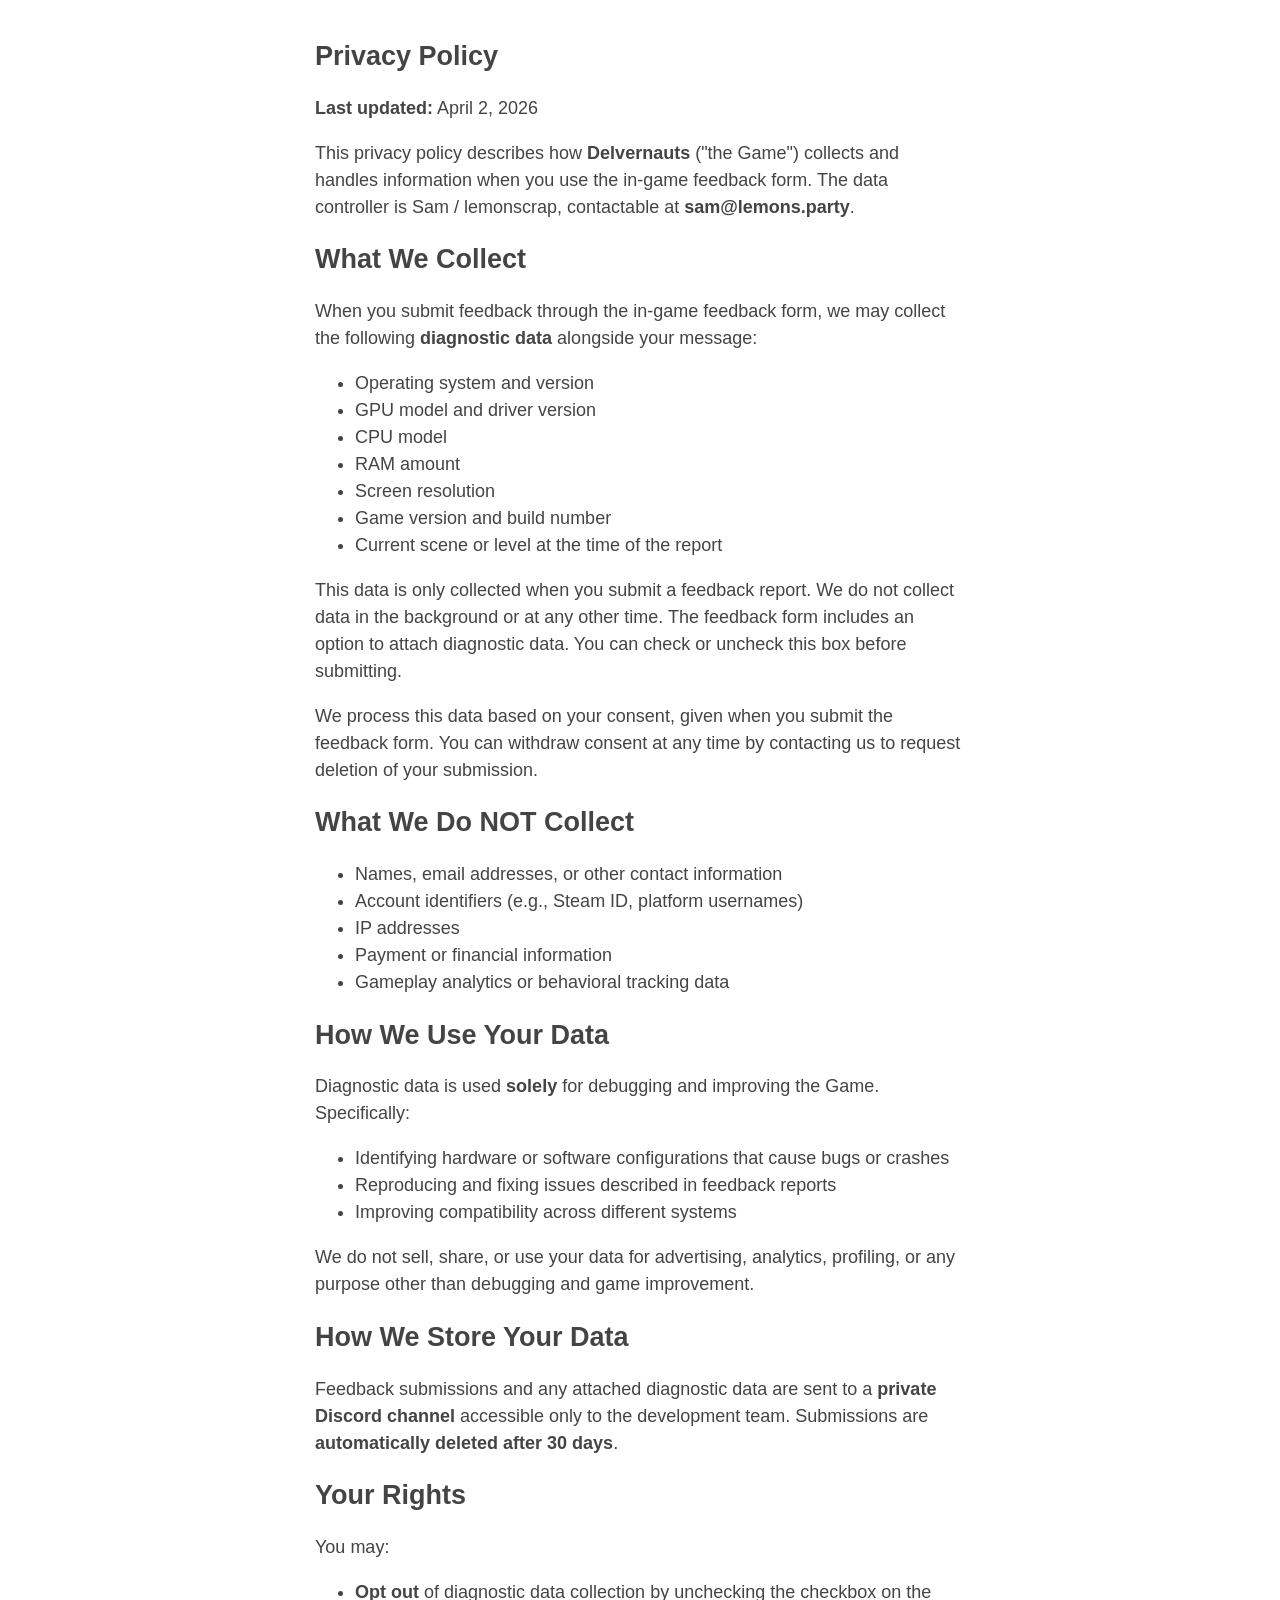
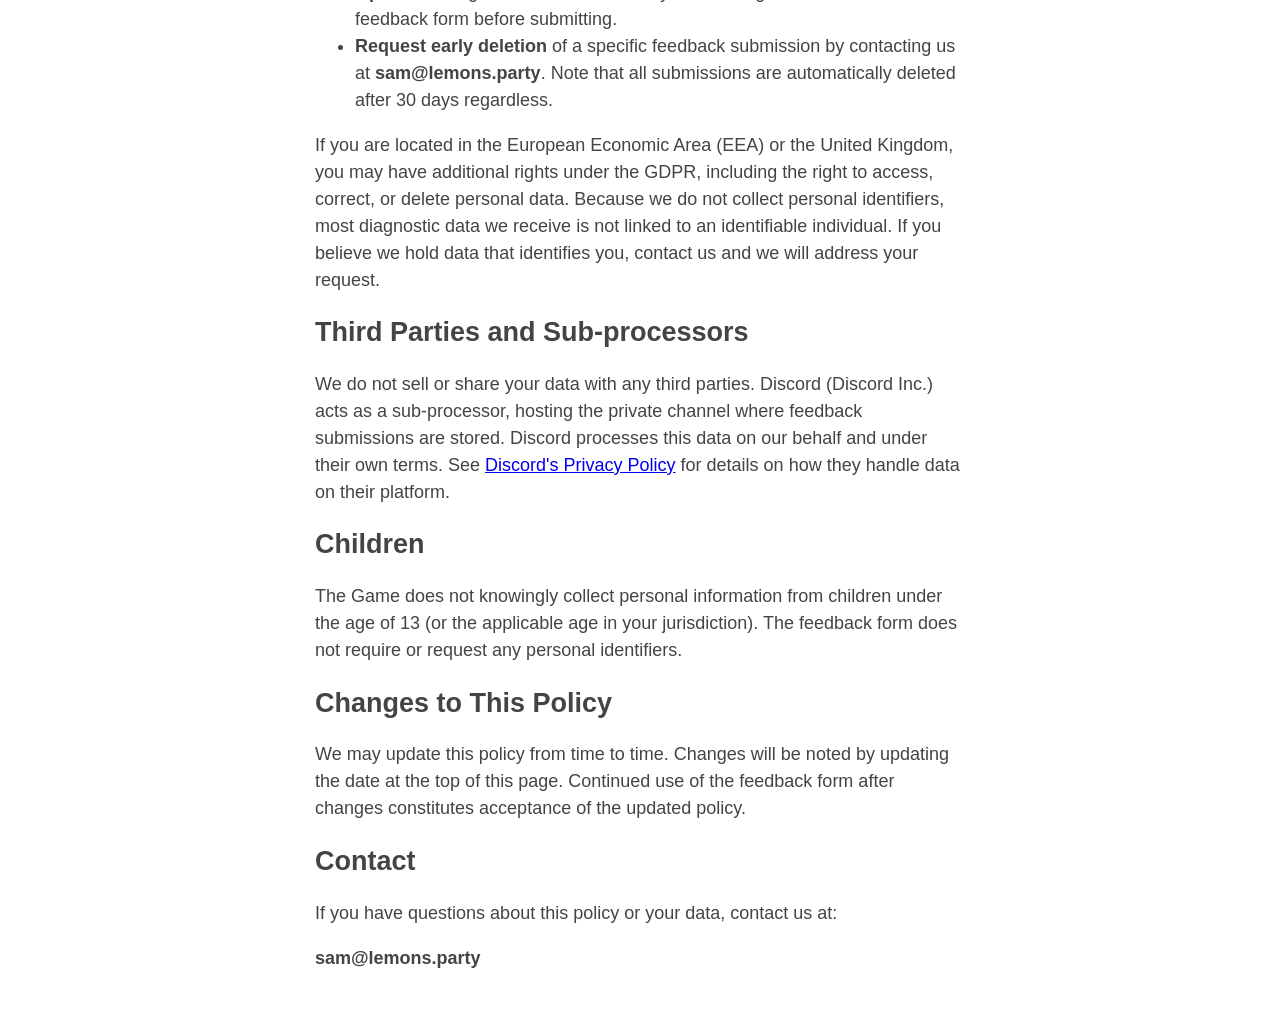
==== dd-feedback-privacy.html @ 818426b1 "dd privacy" ====
<!DOCTYPE html>
<html lang="en">
<head>
    <meta charset="utf-8">
    <meta name="viewport" content="width=device-width, initial-scale=1">
    <meta name="description" content="Privacy Policy - In-Game Feedback">
    <title>Privacy Policy - In-Game Feedback</title>

    <link rel="icon" href="data:image/svg+xml,<svg xmlns='http://www.w3.org/2000/svg' viewBox='0 0 100 100'><text y='.9em' font-size='90'>🍋</text></svg>"/>

    <link rel="stylesheet" href="style.css">
</head>

    <body>
        <article>
            <h1>Privacy Policy</h1>
            <p><strong>Last updated:</strong> April 2, 2026</p>
            <p>This privacy policy describes how <strong>Delvernauts</strong> ("the Game") collects and handles information when you use the in-game feedback form. The data controller is Sam / lemonscrap, contactable at <strong>sam@lemons.party</strong>.</p>

            <h2>What We Collect</h2>
            <p>When you submit feedback through the in-game feedback form, we may collect the following <strong>diagnostic data</strong> alongside your message:</p>
            <ul>
                <li>Operating system and version</li>
                <li>GPU model and driver version</li>
                <li>CPU model</li>
                <li>RAM amount</li>
                <li>Screen resolution</li>
                <li>Game version and build number</li>
                <li>Current scene or level at the time of the report</li>
            </ul>
            <p>This data is only collected when you submit a feedback report. We do not collect data in the background or at any other time. The feedback form includes an option to attach diagnostic data. You can check or uncheck this box before submitting.</p>
            <p>We process this data based on your consent, given when you submit the feedback form. You can withdraw consent at any time by contacting us to request deletion of your submission.</p>

            <h2>What We Do NOT Collect</h2>
            <ul>
                <li>Names, email addresses, or other contact information</li>
                <li>Account identifiers (e.g., Steam ID, platform usernames)</li>
                <li>IP addresses</li>
                <li>Payment or financial information</li>
                <li>Gameplay analytics or behavioral tracking data</li>
            </ul>

            <h2>How We Use Your Data</h2>
            <p>Diagnostic data is used <strong>solely</strong> for debugging and improving the Game. Specifically:</p>
            <ul>
                <li>Identifying hardware or software configurations that cause bugs or crashes</li>
                <li>Reproducing and fixing issues described in feedback reports</li>
                <li>Improving compatibility across different systems</li>
            </ul>
            <p>We do not sell, share, or use your data for advertising, analytics, profiling, or any purpose other than debugging and game improvement.</p>

            <h2>How We Store Your Data</h2>
            <p>Feedback submissions and any attached diagnostic data are sent to a <strong>private Discord channel</strong> accessible only to the development team. Submissions are <strong>automatically deleted after 30 days</strong>.</p>

            <h2>Your Rights</h2>
            <p>You may:</p>
            <ul>
                <li><strong>Opt out</strong> of diagnostic data collection by unchecking the checkbox on the feedback form before submitting.</li>
                <li><strong>Request early deletion</strong> of a specific feedback submission by contacting us at <strong>sam@lemons.party</strong>. Note that all submissions are automatically deleted after 30 days regardless.</li>
            </ul>
            <p>If you are located in the European Economic Area (EEA) or the United Kingdom, you may have additional rights under the GDPR, including the right to access, correct, or delete personal data. Because we do not collect personal identifiers, most diagnostic data we receive is not linked to an identifiable individual. If you believe we hold data that identifies you, contact us and we will address your request.</p>

            <h2>Third Parties and Sub-processors</h2>
            <p>We do not sell or share your data with any third parties. Discord (Discord Inc.) acts as a sub-processor, hosting the private channel where feedback submissions are stored. Discord processes this data on our behalf and under their own terms. See <a href="https://discord.com/privacy">Discord's Privacy Policy</a> for details on how they handle data on their platform.</p>

            <h2>Children</h2>
            <p>The Game does not knowingly collect personal information from children under the age of 13 (or the applicable age in your jurisdiction). The feedback form does not require or request any personal identifiers.</p>

            <h2>Changes to This Policy</h2>
            <p>We may update this policy from time to time. Changes will be noted by updating the date at the top of this page. Continued use of the feedback form after changes constitutes acceptance of the updated policy.</p>

            <h2>Contact</h2>
            <p>If you have questions about this policy or your data, contact us at:</p>
            <p><strong>sam@lemons.party</strong></p>
        </article>
    </body>

</html>
---- style.css ----
body {
    max-width: 650px;
    margin: 40px auto;
    padding: 0 10px;
    font: 18px/1.5 -apple-system, BlinkMacSystemFont, "Segoe UI", Roboto, "Helvetica Neue", Arial, "Noto Sans", sans-serif, "Apple Color Emoji", "Segoe UI Emoji", "Segoe UI Symbol", "Noto Color Emoji";
    color: #444;
}

h1, h2, h3 {
    line-height: 1.2;
}

@media (prefers-color-scheme: dark) {
    body {
        color: #c9d1d9;
        background: #0d1117;
    }
    a:link {
        color: #58a6ff;
    }
    a:visited {
        color: #8e96f0;
    }
}
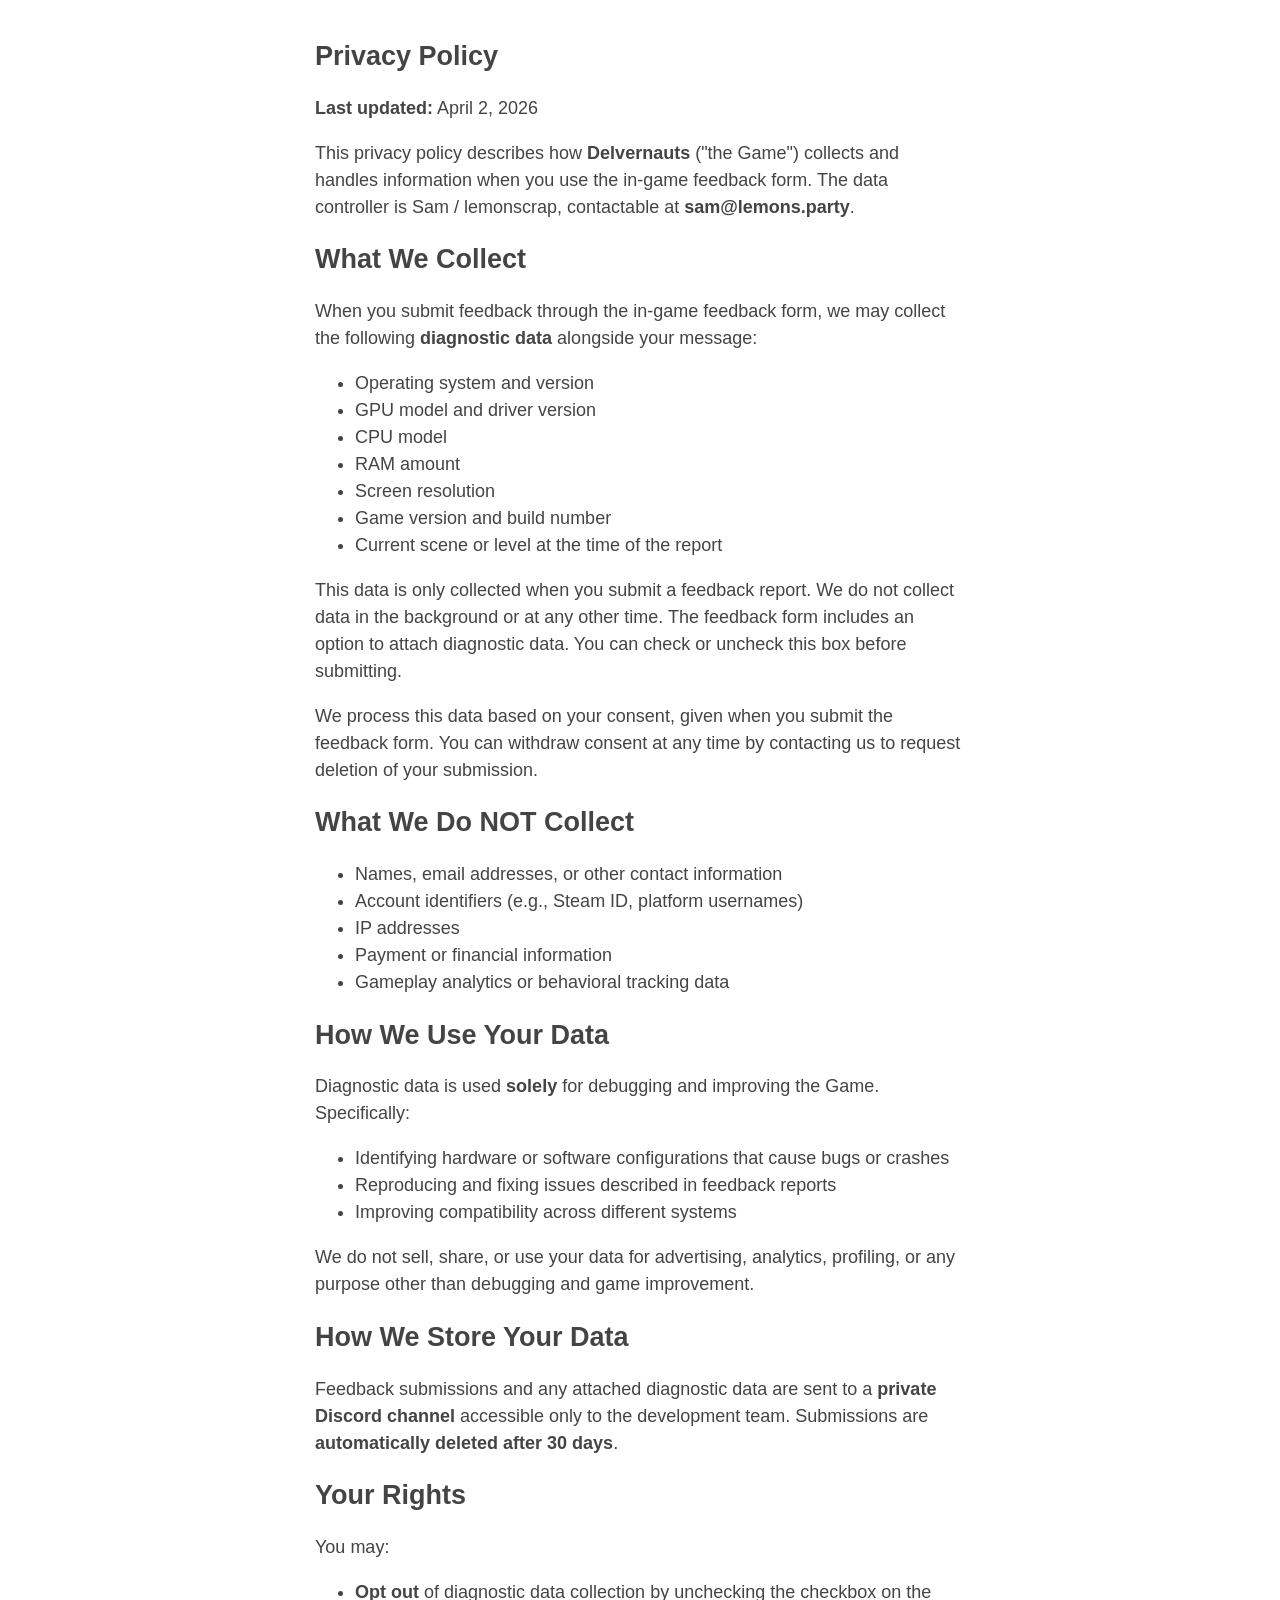
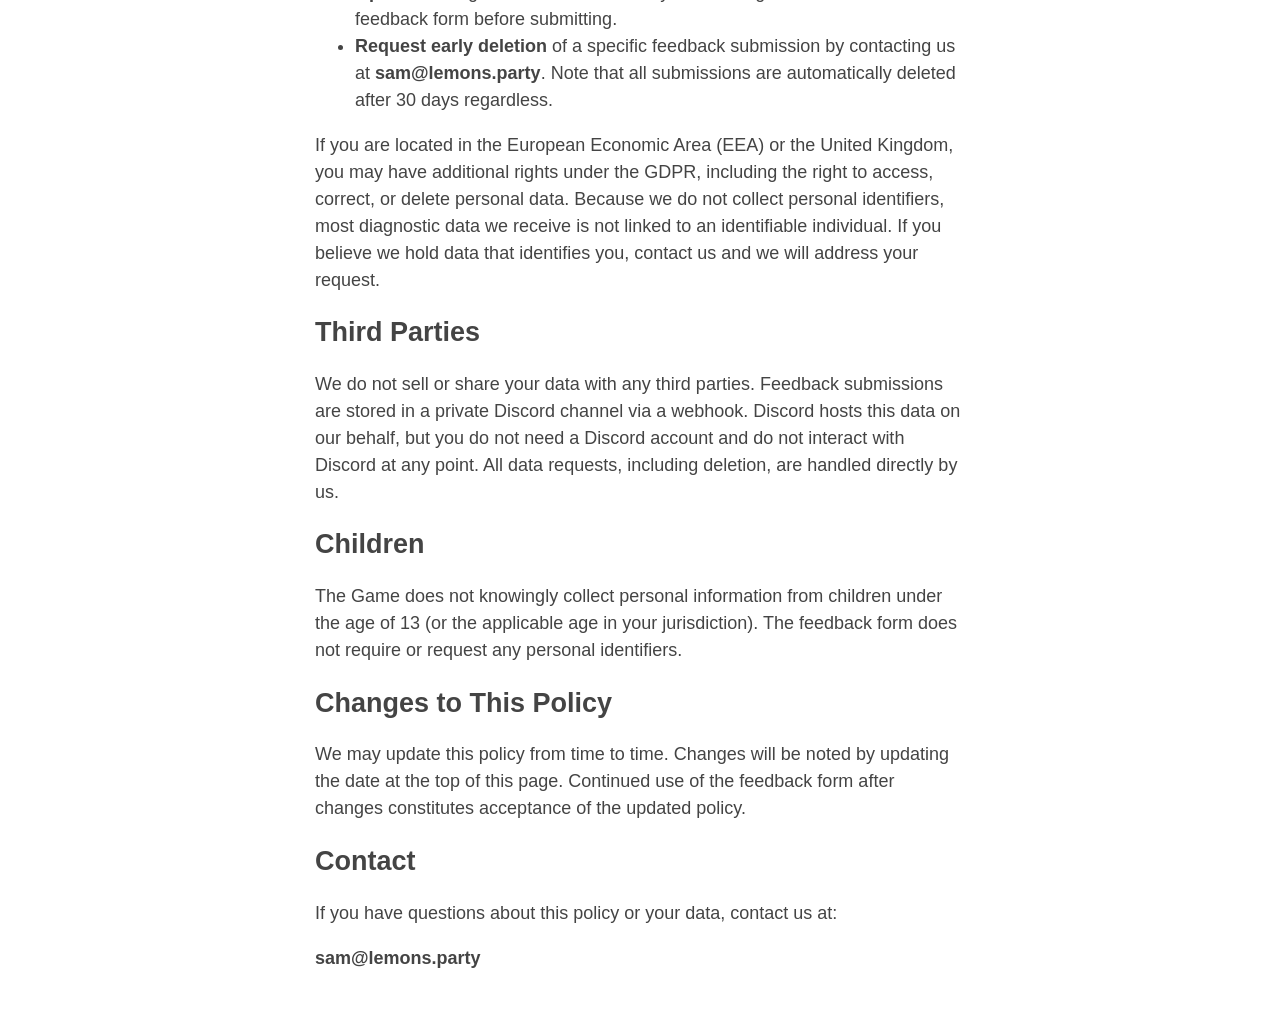
==== commit d1435b7d: "clarify discord" ====
--- a/dd-feedback-privacy.html
+++ b/dd-feedback-privacy.html
@@ -60,8 +60,8 @@
             </ul>
             <p>If you are located in the European Economic Area (EEA) or the United Kingdom, you may have additional rights under the GDPR, including the right to access, correct, or delete personal data. Because we do not collect personal identifiers, most diagnostic data we receive is not linked to an identifiable individual. If you believe we hold data that identifies you, contact us and we will address your request.</p>
 
-            <h2>Third Parties and Sub-processors</h2>
-            <p>We do not sell or share your data with any third parties. Discord (Discord Inc.) acts as a sub-processor, hosting the private channel where feedback submissions are stored. Discord processes this data on our behalf and under their own terms. See <a href="https://discord.com/privacy">Discord's Privacy Policy</a> for details on how they handle data on their platform.</p>
+            <h2>Third Parties</h2>
+            <p>We do not sell or share your data with any third parties. Feedback submissions are stored in a private Discord channel via a webhook. Discord hosts this data on our behalf, but you do not need a Discord account and do not interact with Discord at any point. All data requests, including deletion, are handled directly by us.</p>
 
             <h2>Children</h2>
             <p>The Game does not knowingly collect personal information from children under the age of 13 (or the applicable age in your jurisdiction). The feedback form does not require or request any personal identifiers.</p>
